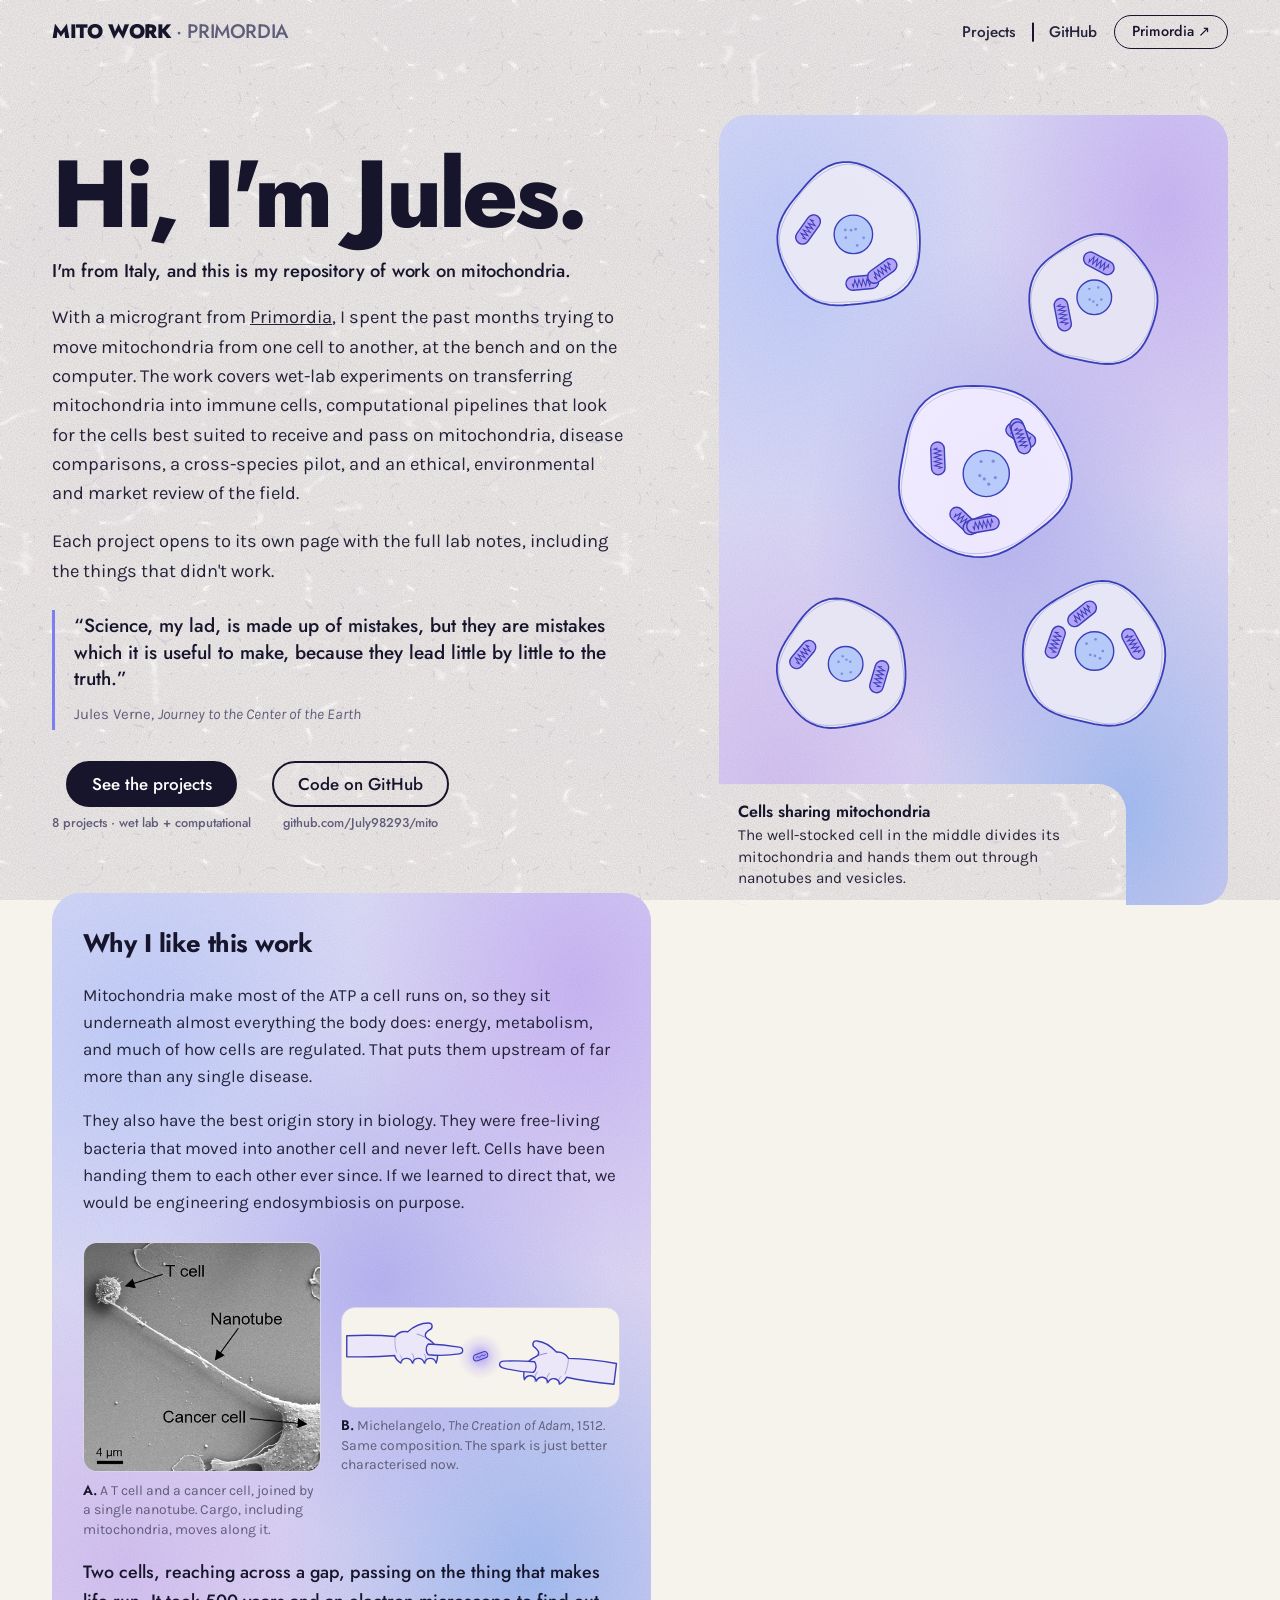
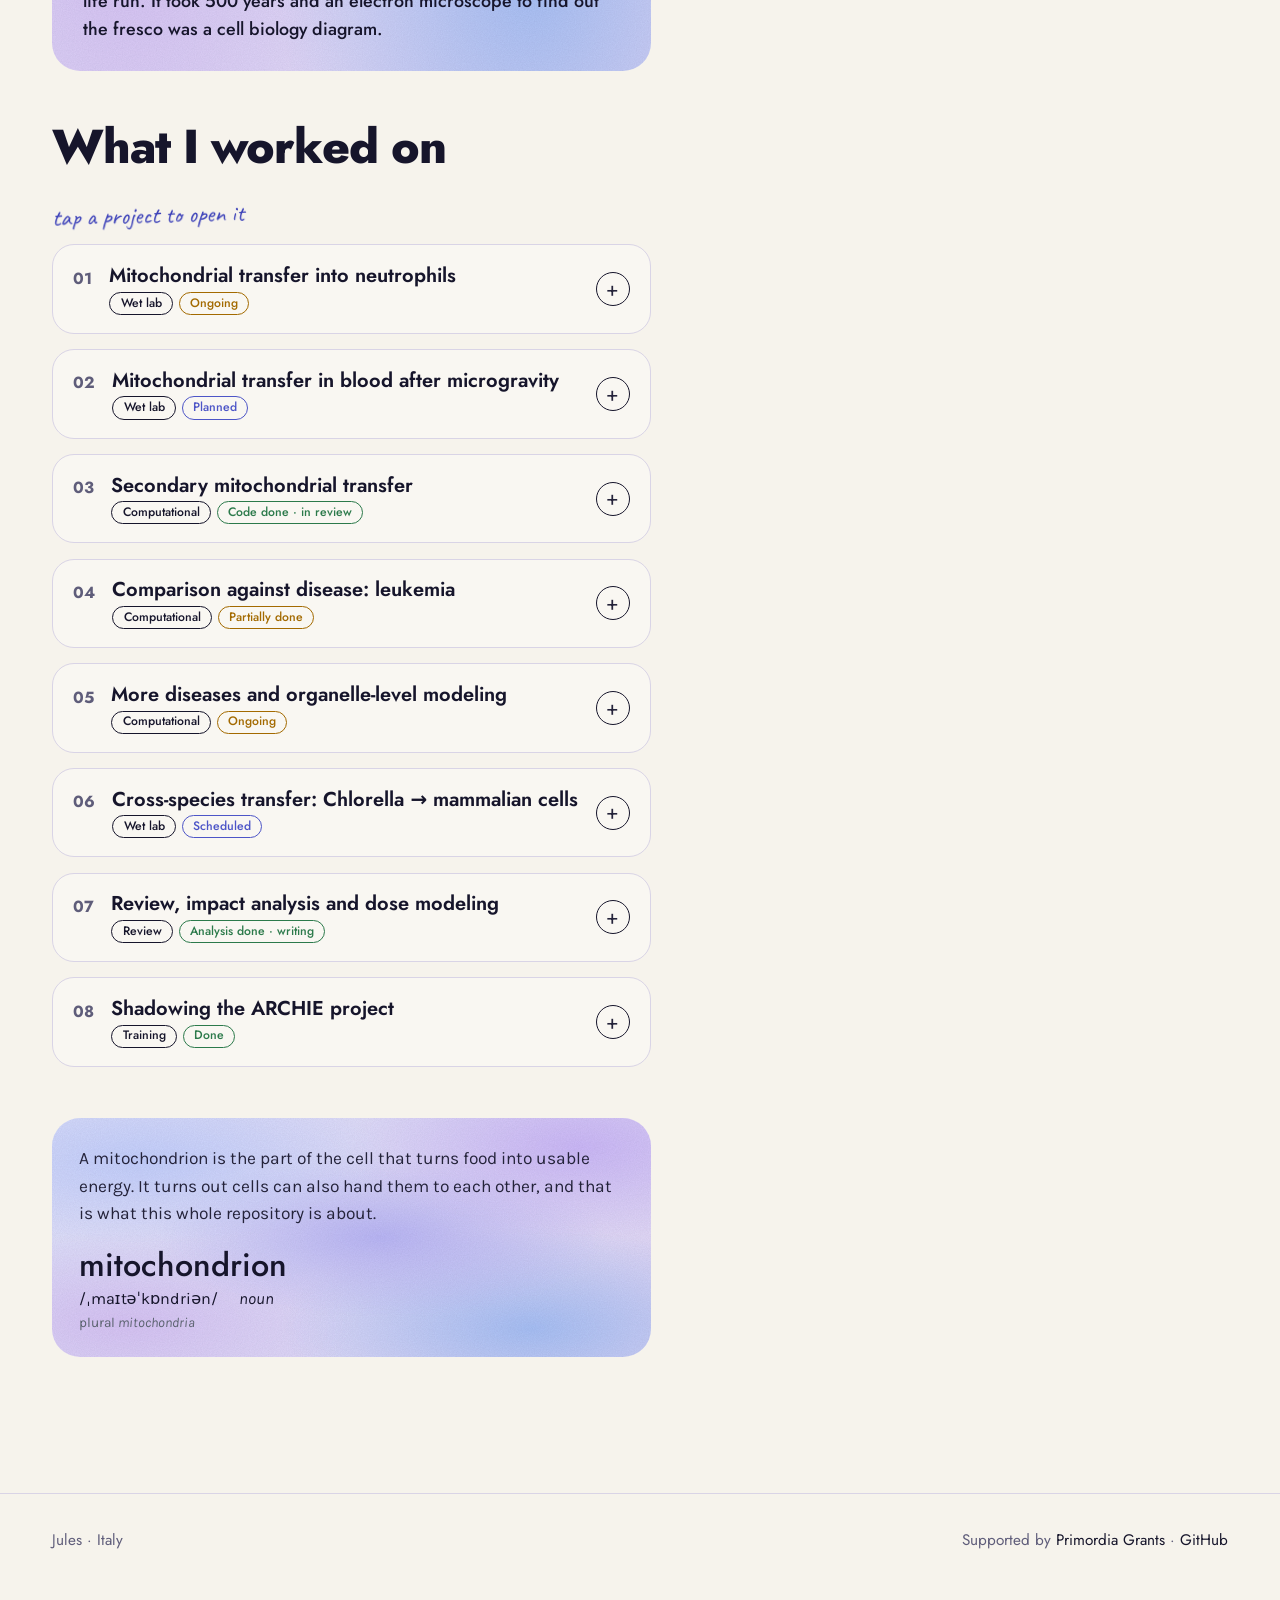
==== index.html @ 50ad3f92 "Add project pages for mitochondrial research and build script - Created new HTML pages for various p" ====
<!doctype html>
<html lang="en">
<head>
  <meta charset="utf-8">
  <meta name="viewport" content="width=device-width, initial-scale=1">
  <title>Mito Work · Primordia</title>
  <meta name="description" content="Jules's repository of work on mitochondria, supported by a Primordia microgrant.">
  <link rel="stylesheet" href="assets/css/style.css">
</head>
<body>

<header class="nav">
  <div class="wrap">
    <a class="brand" href="index.html">Mito Work <span>· Primordia</span></a>
    <nav class="nav-links">
      <a href="#projects">Projects</a>
      <a href="https://github.com/July98293/mito">GitHub</a>
      <a class="pill small" href="https://primordiagrants.com">Primordia ↗</a>
    </nav>
  </div>
</header>

<main class="wrap">
  <div class="home">

    <section class="intro">
      <h1 class="hello">Hi, I'm Jules.</h1>
      <p class="lede">I'm from Italy, and this is my repository of work on mitochondria.</p>
      <p>With a microgrant from <a href="https://primordiagrants.com">Primordia</a>, I spent the past months trying to move
      mitochondria from one cell to another, at the bench and on the computer. The work covers wet-lab experiments on
      transferring mitochondria into immune cells, computational pipelines that look for the cells best suited to receive
      and pass on mitochondria, disease comparisons, a cross-species pilot, and an ethical, environmental and market review
      of the field.</p>
      <p>Each project opens to its own page with the full lab notes, including the things that didn't work.</p>
      <blockquote class="quote">
        <p>“Science, my lad, is made up of mistakes, but they are mistakes which it is useful to make, because they lead little by little to the truth.”</p>
        <cite>Jules Verne, <i>Journey to the Center of the Earth</i></cite>
      </blockquote>
      <div class="cta">
        <div><a class="pill dark" href="#projects">See the projects</a><small>8 projects · wet lab + computational</small></div>
        <div><a class="pill" href="https://github.com/July98293/mito">Code on GitHub</a><small>github.com/July98293/mito</small></div>
      </div>
    </section>


      <section class="why grain" aria-labelledby="why-h">
        <h2 id="why-h">Why I like this work</h2>
        <p>Mitochondria make most of the ATP a cell runs on, so they sit underneath almost everything the body does:
        energy, metabolism, and much of how cells are regulated. That puts them upstream of far more than any single disease.</p>
        <p>They also have the best origin story in biology. They were free-living bacteria that moved into another cell and
        never left. Cells have been handing them to each other ever since. If we learned to direct that, we would be
        engineering endosymbiosis on purpose.</p>

        <div class="why-figs">
          <figure>
            <img src="assets/img/nanotube_sem.png" alt="Scanning electron micrograph of a T cell connected to a cancer cell by a long thin nanotube.">
            <figcaption><b>A.</b> A T cell and a cancer cell, joined by a single nanotube. Cargo, including mitochondria, moves along it.</figcaption>
          </figure>
          <figure>
            <img src="assets/img/creation_hands.svg" alt="Line drawing after Michelangelo's Creation of Adam, with a mitochondrion in the gap between the fingertips.">
            <figcaption><b>B.</b> Michelangelo, <i>The Creation of Adam</i>, 1512. Same composition. The spark is just better characterised now.</figcaption>
          </figure>
        </div>
        <p class="why-kicker">Two cells, reaching across a gap, passing on the thing that makes life run. It took 500 years
        and an electron microscope to find out the fresco was a cell biology diagram.</p>
      </section>

    <aside class="anim-col" aria-label="Animation of cells exchanging mitochondria">
      <div class="anim-panel grain">
        <canvas id="mito-canvas" role="img" aria-label="Cells passing mitochondria to each other through nanotubes and vesicles"></canvas>
        <div class="anim-caption">
          <b>Cells sharing mitochondria</b>
          The well-stocked cell in the middle divides its mitochondria and hands them out through nanotubes and vesicles.
        </div>
      </div>
    </aside>

    <section class="list" id="projects">
      <h2 class="big">What I worked on</h2>
      <span class="note">tap a project to open it</span>
      <div class="cards">

        <details class="card">
          <summary>
            <span class="num">01</span><span class="ttl">Mitochondrial transfer into neutrophils</span><span class="plus">+</span>
            <span class="tags"><span class="tag">Wet lab</span><span class="tag ongoing">Ongoing</span></span>
          </summary>
          <div class="inner">
            <p>Transferring mitochondria into granulocytes. Uptake stayed low and the mitochondria lost activity after about
            20 minutes. That pointed to a different approach: keep mitochondria in blood and stabilise them there.</p>
            <a class="pill dark small" href="projects/neutrophil_transfer/">Open project →</a>
          </div>
        </details>

        <details class="card">
          <summary>
            <span class="num">02</span><span class="ttl">Mitochondrial transfer in blood after microgravity</span><span class="plus">+</span>
            <span class="tags"><span class="tag">Wet lab</span><span class="tag planned">Planned</span></span>
          </summary>
          <div class="inner">
            <p>The same experiment, on blood exposed to simulated microgravity first. I'm looking for a clinostat, because
            this needs to be reproducible.</p>
            <a class="pill dark small" href="projects/microgravity_blood/">Open project →</a>
          </div>
        </details>

        <details class="card">
          <summary>
            <span class="num">03</span><span class="ttl">Secondary mitochondrial transfer</span><span class="plus">+</span>
            <span class="tags"><span class="tag">Computational</span><span class="tag done">Code done · in review</span></span>
          </summary>
          <div class="inner">
            <p>Using cells as "Uber vehicles" for mitochondria. A single-cell pipeline across the immune system to find which
            cells are best at receiving, carrying and donating mitochondria.</p>
            <a class="pill dark small" href="projects/secondary_transfer/">Open project →</a>
          </div>
        </details>

        <details class="card">
          <summary>
            <span class="num">04</span><span class="ttl">Comparison against disease: leukemia</span><span class="plus">+</span>
            <span class="tags"><span class="tag">Computational</span><span class="tag ongoing">Partially done</span></span>
          </summary>
          <div class="inner">
            <p>How mitochondrial programs change between people with acute myeloid leukemia and healthy donors, one cell type at a time.</p>
            <a class="pill dark small" href="projects/leukemia/">Open project →</a>
          </div>
        </details>

        <details class="card">
          <summary>
            <span class="num">05</span><span class="ttl">More diseases and organelle-level modeling</span><span class="plus">+</span>
            <span class="tags"><span class="tag">Computational</span><span class="tag ongoing">Ongoing</span></span>
          </summary>
          <div class="inner">
            <p>Microgravity, infarct, obesity, PCOS and more are queued. The long-term idea is a "virtual cell", but for the mitochondrion.</p>
            <a class="pill dark small" href="projects/disease_modeling/">Open project →</a>
          </div>
        </details>

        <details class="card">
          <summary>
            <span class="num">06</span><span class="ttl">Cross-species transfer: Chlorella → mammalian cells</span><span class="plus">+</span>
            <span class="tags"><span class="tag">Wet lab</span><span class="tag planned">Scheduled</span></span>
          </summary>
          <div class="inner">
            <p>Can mitochondria from a photosynthetic alga be accepted by mammalian cells? A small pilot to test the limits of compatibility.</p>
            <a class="pill dark small" href="projects/chlorella/">Open project →</a>
          </div>
        </details>

        <details class="card">
          <summary>
            <span class="num">07</span><span class="ttl">Review, impact analysis and dose modeling</span><span class="plus">+</span>
            <span class="tags"><span class="tag">Review</span><span class="tag done">Analysis done · writing</span></span>
          </summary>
          <div class="inner">
            <p>The first combined ethical, environmental and market assessment of mitochondrial transfer, a dose-modeling
            proposal, and a case for revisiting mitochondrial transfer in IVF.</p>
            <a class="pill dark small" href="projects/impact_review/">Open project →</a>
          </div>
        </details>

        <details class="card">
          <summary>
            <span class="num">08</span><span class="ttl">Shadowing the ARCHIE project</span><span class="plus">+</span>
            <span class="tags"><span class="tag">Training</span><span class="tag done">Done</span></span>
          </summary>
          <div class="inner">
            <p>Learning how a working lab transplants mitochondria into granulocytes with the PORTER machine. It reshaped project 01.</p>
            <a class="pill dark small" href="projects/archie/">Open project →</a>
          </div>
        </details>

      </div>

      <div class="dict grain">
        <p>A mitochondrion is the part of the cell that turns food into usable energy. It turns out cells can also hand them
        to each other, and that is what this whole repository is about.</p>
        <div class="word">mitochondrion</div>
        <div class="ipa">/ˌmaɪtəˈkɒndriən/ <i>noun</i></div>
        <div class="plural">plural <i>mitochondria</i></div>
      </div>
    </section>

  </div>
</main>

<footer class="foot">
  <div class="wrap">
    <span>Jules · Italy</span>
    <span>Supported by <a href="https://primordiagrants.com">Primordia Grants</a> · <a href="https://github.com/July98293/mito">GitHub</a></span>
  </div>
</footer>

<script src="assets/js/mito_anim.js"></script>
</body>
</html>
---- assets/css/style.css ----
/* Primordia-style: white page, heavy geometric headings, grainy pastel panels, pills */
@import url("https://fonts.googleapis.com/css2?family=Jost:wght@400;500;600;700;800&family=Karla:ital,wght@0,400;0,500;0,700;1,400&family=Caveat:wght@600&display=swap");

:root {
  color-scheme: light;
  /* rice paper */
  --paper: #f6f3ec;
  --grain: url("data:image/svg+xml;utf8,<svg xmlns='http://www.w3.org/2000/svg' width='240' height='240'><filter id='n'><feTurbulence type='fractalNoise' baseFrequency='.85' numOctaves='3' stitchTiles='stitch'/><feColorMatrix values='0 0 0 0 0.25  0 0 0 0 0.22  0 0 0 0 0.35  0 0 0 .3 0'/></filter><rect width='100%' height='100%' filter='url(%23n)'/></svg>");
  --fibers: url("data:image/svg+xml;utf8,<svg xmlns='http://www.w3.org/2000/svg' width='600' height='600'><filter id='f'><feTurbulence type='turbulence' baseFrequency='.01 .015' numOctaves='3' seed='7' stitchTiles='stitch'/><feColorMatrix values='0 0 0 0 1  0 0 0 0 1  0 0 0 0 1  -7 0 0 0 .6'/></filter><rect width='100%' height='100%' filter='url(%23f)'/></svg>");
  --fibers-dark: url("data:image/svg+xml;utf8,<svg xmlns='http://www.w3.org/2000/svg' width='400' height='400'><filter id='g'><feTurbulence type='turbulence' baseFrequency='.03' numOctaves='2' seed='11' stitchTiles='stitch'/><feColorMatrix values='0 0 0 0 0.45  0 0 0 0 0.42  0 0 0 0 0.55  -9 0 0 0 .3'/></filter><rect width='100%' height='100%' filter='url(%23g)'/></svg>");
  --mottle: url("data:image/svg+xml;utf8,<svg xmlns='http://www.w3.org/2000/svg' width='1000' height='1000'><filter id='m'><feTurbulence type='fractalNoise' baseFrequency='.006' numOctaves='2' seed='3' stitchTiles='stitch'/><feColorMatrix values='0 0 0 0 0.55  0 0 0 0 0.5  0 0 0 0 0.62  0 0 0 .12 0'/></filter><rect width='100%' height='100%' filter='url(%23m)'/></svg>");

  --ink: #16152b;
  --text: #24233a;
  --muted: #5f5d7a;
  --line: #d9d4e6;
  --peri: #7d7ff0;
  --pen: #3a3fb8;           /* blue ink, like hand-drawn illustrations */
  --done: #2c7a4b;
  --ongoing: #a36a00;
  --planned: #4d55c7;
  --radius: 28px;
  --head: "Jost", "Futura", "Montserrat", system-ui, sans-serif;
  --body: "Karla", system-ui, sans-serif;
  --hand: "Caveat", "Bradley Hand", cursive;
  /* blue / purple wash for panels */
  --pastel:
    radial-gradient(60% 50% at 15% 18%, #c3cffb 0%, transparent 70%),
    radial-gradient(55% 55% at 88% 12%, #cbb8f6 0%, transparent 70%),
    radial-gradient(50% 45% at 55% 50%, #b9b6f4 0%, transparent 75%),
    radial-gradient(60% 60% at 80% 88%, #a6bff3 0%, transparent 70%),
    radial-gradient(55% 55% at 12% 86%, #d6c3f3 0%, transparent 70%),
    linear-gradient(135deg, #dde0fa, #e1d6f5);
}

* { box-sizing: border-box; }
html { font-size: 17px; -webkit-text-size-adjust: 100%; }
/* rice-paper surface: page, nav and the cut-out sheets share one fixed texture so they line up */
body, .nav, .anim-caption, .p-hero .sheet {
  background-color: var(--paper);
  background-image: var(--fibers), var(--fibers-dark), var(--grain), var(--mottle);
  background-attachment: fixed;
}
body { margin: 0; color: var(--text); font-family: var(--body); line-height: 1.6; }
a { color: inherit; }
img { max-width: 100%; }

.wrap { max-width: 1240px; margin: 0 auto; padding: 0 32px; }
.wrap.narrow { max-width: 860px; }

/* ---------- grainy pastel surface ---------- */
.grain { position: relative; background: var(--pastel); border-radius: var(--radius); overflow: hidden; isolation: isolate; }
.grain::after {
  content: ""; position: absolute; inset: 0; background-image: var(--grain);
  opacity: .45; mix-blend-mode: multiply; pointer-events: none; z-index: 0;
}
.grain > * { position: relative; z-index: 1; }

/* ---------- nav ---------- */
.nav { position: sticky; top: 0; z-index: 50; }
.nav .wrap { display: flex; align-items: center; justify-content: space-between; height: 64px; gap: 1rem; }
.brand { font-family: var(--head); font-weight: 800; font-size: 1.15rem; letter-spacing: -.02em; text-decoration: none; color: var(--ink); text-transform: uppercase; }
.brand span { font-weight: 500; color: var(--muted); }
.nav-links { display: flex; align-items: center; font-family: var(--head); font-weight: 500; font-size: .9rem; }
.nav-links a { text-decoration: none; padding: 0 1rem; position: relative; }
.nav-links a + a:not(.pill)::before {
  content: ""; position: absolute; left: 0; top: 50%; width: 2px; height: 1.1rem; background: var(--ink); transform: translateY(-50%);
}

/* ---------- pills & buttons ---------- */
.pill {
  display: inline-flex; align-items: center; justify-content: center; gap: .4rem;
  font-family: var(--head); font-weight: 500; font-size: 1rem; text-decoration: none;
  border: 2px solid var(--ink); border-radius: 999px; padding: .45rem 1.4rem; color: var(--ink);
  background: transparent; transition: transform .15s ease, background .15s ease;
}
.pill:hover { transform: translateY(-1px); }
.pill.dark { background: var(--ink); color: #fff; }
.pill.small { font-size: .85rem; padding: .25rem 1rem; border-width: 1.5px; }
.cta { display: flex; flex-wrap: wrap; gap: 1rem 1.25rem; margin: 1.8rem 0 0; }
.cta > div { display: flex; flex-direction: column; align-items: center; gap: .35rem; }
.cta small { font-family: var(--head); font-weight: 500; font-size: .75rem; color: var(--muted); }

.tag {
  display: inline-block; font-family: var(--head); font-weight: 500; font-size: .72rem;
  border: 1px solid var(--ink); border-radius: 999px; padding: .05rem .6rem; background: transparent; color: var(--ink); white-space: nowrap;
}
.tag.done { border-color: var(--done); color: var(--done); }
.tag.ongoing { border-color: var(--ongoing); color: var(--ongoing); }
.tag.planned { border-color: var(--planned); color: var(--planned); }

/* ---------- type ---------- */
h1, h2, h3 { font-family: var(--head); color: var(--ink); letter-spacing: -.02em; }
.hello { font-weight: 800; font-size: clamp(3rem, 7.5vw, 5.6rem); line-height: .95; margin: 0 0 1.2rem; letter-spacing: -.035em; }
.lede { font-family: var(--head); font-weight: 500; font-size: clamp(1.35rem, 2.4vw, 1.85rem); line-height: 1.25; color: var(--ink); margin: 0 0 1.2rem; letter-spacing: -.01em; }
.intro p { font-size: 1.08rem; max-width: 34rem; }
h2.big { font-weight: 800; font-size: clamp(2rem, 4vw, 2.8rem); line-height: 1.05; margin: 0 0 1.4rem; }
.note { font-family: var(--hand); color: var(--pen); font-size: 1.45rem; line-height: 1.15; display: block; margin: .2rem 0 1.2rem; transform: rotate(-1.5deg); }

/* ---------- homepage grid ---------- */
.home {
  display: grid; gap: 3rem 4rem; padding: 3rem 0 4rem;
  grid-template-columns: minmax(0, 1fr) minmax(340px, .85fr);
  grid-template-areas: "intro anim" "why anim" "list anim";
}
.intro { grid-area: intro; padding-top: 2rem; }
.list { grid-area: list; }
.anim-col { grid-area: anim; }
.anim-panel { position: sticky; top: 84px; height: calc(100vh - 110px); min-height: 520px; max-height: 860px; }
.anim-panel canvas { position: absolute; inset: 0; width: 100%; height: 100%; display: block; }
.anim-caption {
  position: absolute !important; left: 0; bottom: 0; z-index: 2 !important;
  border-top-right-radius: var(--radius); padding: 1rem 1.3rem .9rem 1.1rem; max-width: 80%;
  font-size: .9rem; line-height: 1.4; color: var(--text);
}
.anim-caption b { font-family: var(--head); font-weight: 600; color: var(--ink); display: block; font-size: .95rem; margin-bottom: .1rem; }

/* ---------- project cards (collapsible) ---------- */
.cards { display: flex; flex-direction: column; gap: .9rem; }
.card { border: 1.5px solid var(--line); border-radius: 22px; background: rgba(255,255,255,.28); transition: border-color .2s ease, box-shadow .2s ease; }
.card:hover { border-color: #b9b2d6; }
.card[open] { border-color: transparent; background: var(--pastel); box-shadow: 0 1px 0 rgba(0,0,0,.02); }
.card summary {
  list-style: none; cursor: pointer; display: grid; grid-template-columns: auto 1fr auto; gap: .2rem 1rem;
  align-items: center; padding: 1.05rem 1.2rem;
}
.card summary::-webkit-details-marker { display: none; }
.card .num { font-family: var(--head); font-weight: 700; font-size: .95rem; color: var(--muted); grid-row: span 2; align-self: start; padding-top: .15rem; }
.card .ttl { font-family: var(--head); font-weight: 600; font-size: 1.18rem; line-height: 1.25; color: var(--ink); }
.card .tags { display: flex; flex-wrap: wrap; gap: .35rem; grid-column: 2; }
.card .plus {
  grid-row: 1 / span 2; grid-column: 3; width: 34px; height: 34px; border-radius: 50%; border: 1.5px solid var(--ink);
  display: grid; place-items: center; font-family: var(--head); font-size: 1.2rem; line-height: 1; background: transparent;
  transition: transform .25s ease;
}
.card[open] .plus { transform: rotate(45deg); }
.card .inner { padding: 0 1.2rem 1.2rem calc(1.2rem + 2.1rem); }
.card .inner p { margin: 0 0 1rem; max-width: 36rem; }

/* ---------- dictionary block ---------- */
.dict { margin-top: 3rem; padding: 1.6rem 1.6rem 1.4rem; }
.dict p { margin: 0 0 1.2rem; font-size: 1.02rem; }
.dict .word { font-family: var(--head); font-weight: 500; font-size: 1.9rem; color: var(--ink); line-height: 1; }
.dict .ipa { font-size: .95rem; color: var(--ink); margin-top: .3rem; }
.dict .ipa i { margin-left: 1rem; }
.dict .plural { font-size: .8rem; color: #59616d; }

/* ---------- project pages ---------- */
.back-row { padding: 1.6rem 0 1.2rem; }
.p-hero { padding: 3.2rem 2rem 0; margin-bottom: 2.6rem; }
.p-hero .sheet { border-radius: 24px 24px 0 0; padding: 1.6rem 1.6rem .4rem; margin-left: -.4rem; margin-right: 18%; }
.p-hero h1 { font-weight: 800; font-size: clamp(2rem, 4.6vw, 3.2rem); line-height: 1.02; margin: .7rem 0 0; }
.p-hero .tags { display: flex; flex-wrap: wrap; gap: .4rem; }
.lead { font-size: 1.2rem; line-height: 1.55; color: var(--ink); margin: 0 0 2.4rem; }
.article h2 { font-weight: 700; font-size: 1.6rem; margin: 2.6rem 0 .8rem; }
.article h3 { font-weight: 600; font-size: 1.2rem; margin: 1.8rem 0 .5rem; }
.article p, .article li { font-size: 1.05rem; }
.article ul, .article ol { padding-left: 1.3rem; }
.article li { margin-bottom: .4rem; }

.table-wrap { overflow-x: auto; margin: 1.6rem 0; border: 1.5px solid var(--line); border-radius: 20px; }
table { border-collapse: collapse; width: 100%; font-size: .95rem; }
table caption { caption-side: top; text-align: left; font-family: var(--head); font-weight: 600; color: var(--ink); padding: 1rem 1.1rem .4rem; }
th, td { padding: .65rem 1.1rem; text-align: left; vertical-align: top; border-top: 1px solid var(--line); }
th { font-family: var(--head); font-weight: 600; color: var(--ink); font-size: .85rem; text-transform: uppercase; letter-spacing: .03em; }
td.num, th.num { text-align: right; font-variant-numeric: tabular-nums; }

figure { margin: 1.8rem 0; }
.fig-placeholder { min-height: 220px; display: grid; place-items: center; text-align: center; padding: 1.5rem; }
.fig-placeholder span { background: var(--paper); border-radius: 999px; padding: .35rem 1rem; font-family: var(--head); font-size: .8rem; color: var(--muted); }
figcaption { font-size: .92rem; color: var(--muted); margin-top: .6rem; }
figcaption b { font-family: var(--head); font-weight: 600; color: var(--ink); }

.timeline { list-style: none; padding: 0 !important; margin: 1rem 0 1.6rem; border-left: 2px solid var(--ink); }
.timeline li { padding-left: 1.3rem; position: relative; margin-bottom: 1rem; }
.timeline li::before { content: ""; position: absolute; left: -7px; top: .45rem; width: 12px; height: 12px; border-radius: 50%; background: var(--peri); border: 2px solid var(--ink); }
.timeline .when { font-family: var(--head); font-weight: 600; font-size: .85rem; color: var(--ink); display: block; text-transform: uppercase; letter-spacing: .04em; }

.links { list-style: none; padding: 0 !important; display: flex; flex-direction: column; gap: .6rem; }
.links a { text-decoration: none; font-family: var(--head); font-weight: 500; }
.links a:hover { text-decoration: underline; }
.article a:not(.pill) { color: var(--pen); text-decoration-thickness: 1px; text-underline-offset: 2px; }

.next-prev { display: flex; justify-content: space-between; gap: 1rem; flex-wrap: wrap; margin-top: 3.5rem; }

/* ---------- footer ---------- */
.foot { margin-top: 4rem; padding: 2rem 0 3rem; border-top: 1.5px solid var(--line); font-family: var(--head); font-size: .9rem; color: var(--muted); }
.foot .wrap { display: flex; justify-content: space-between; flex-wrap: wrap; gap: .6rem 1.4rem; }
.foot a { text-decoration: none; color: var(--ink); }

/* ---------- phone: text on top, animation below ---------- */
@media (max-width: 900px) {
  .wrap { padding: 0 16px; }
  .home { grid-template-columns: minmax(0, 1fr); grid-template-areas: "intro" "anim" "why" "list"; gap: 2rem; padding-top: 1.5rem; }
  .intro { padding-top: 0; }
  .anim-panel { position: relative; top: 0; height: 420px; min-height: 0; }
  .nav-links a:not(.pill) { display: none; }
  .p-hero { padding: 2.2rem 1rem 0; }
  .p-hero .sheet { margin-right: 0; }
  .card .inner { padding-left: 1.2rem; }
}
@media (max-width: 420px) {
  .card summary { grid-template-columns: 1fr auto; }
  .card .num { display: none; }
  .card .tags { grid-column: 1; }
  .card .plus { grid-column: 2; }
}

/* ---------- quote ---------- */
.quote { margin: 1.4rem 0 0; padding: .2rem 0 .2rem 1.1rem; border-left: 3px solid var(--peri); max-width: 34rem; }
.quote p { font-family: var(--head); font-weight: 500; font-size: 1.12rem; line-height: 1.4; color: var(--ink); margin: 0 0 .4rem; }
.quote cite { font-style: normal; font-size: .88rem; color: var(--muted); }

/* ---------- "why I like this work" box ---------- */
.why { grid-area: why; padding: 1.8rem 1.8rem 1.6rem; margin-top: .5rem; }
.why h2 { font-weight: 700; font-size: 1.5rem; margin: 0 0 .8rem; }
.why p { max-width: 42rem; }
.why-figs {
  display: grid; grid-template-columns: minmax(0, 0.92fr) minmax(0, 1.08fr);
  gap: 1.2rem; align-items: center; margin: 1.5rem 0 1.1rem;
}
.why-figs figure { margin: 0; }
.why-figs img {
  display: block; width: 100%; height: auto; border-radius: 14px;
  background: var(--paper); border: 1.5px solid var(--line);
}
.why-figs figcaption { font-size: .82rem; line-height: 1.4; color: var(--muted); margin-top: .5rem; }
.why-figs figcaption b { font-family: var(--head); color: var(--ink); }
.why-kicker { font-family: var(--head); font-weight: 500; font-size: 1.05rem; color: var(--ink); margin: 0; }
@media (max-width: 900px) {
  .why { padding: 1.3rem 1.2rem 1.2rem; }
  .why-figs { grid-template-columns: minmax(0, 1fr); gap: 1.4rem; }
}
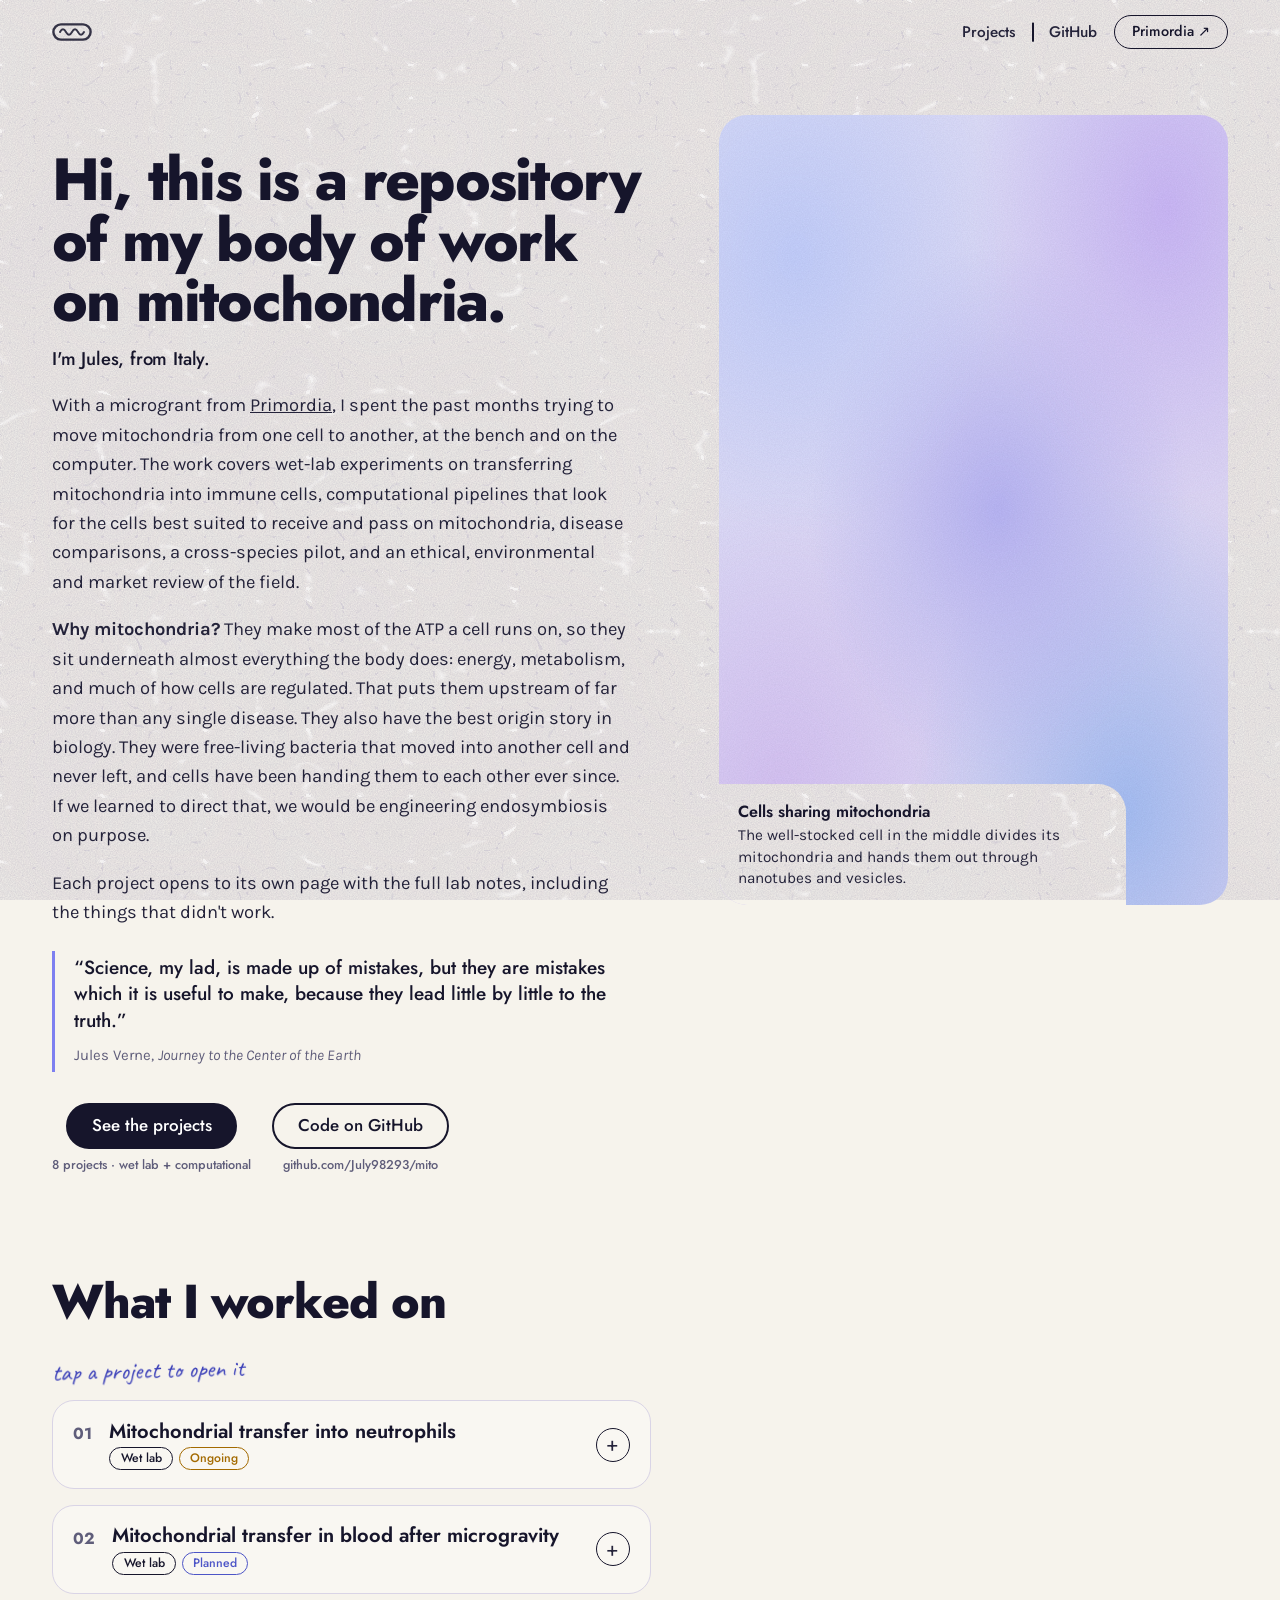
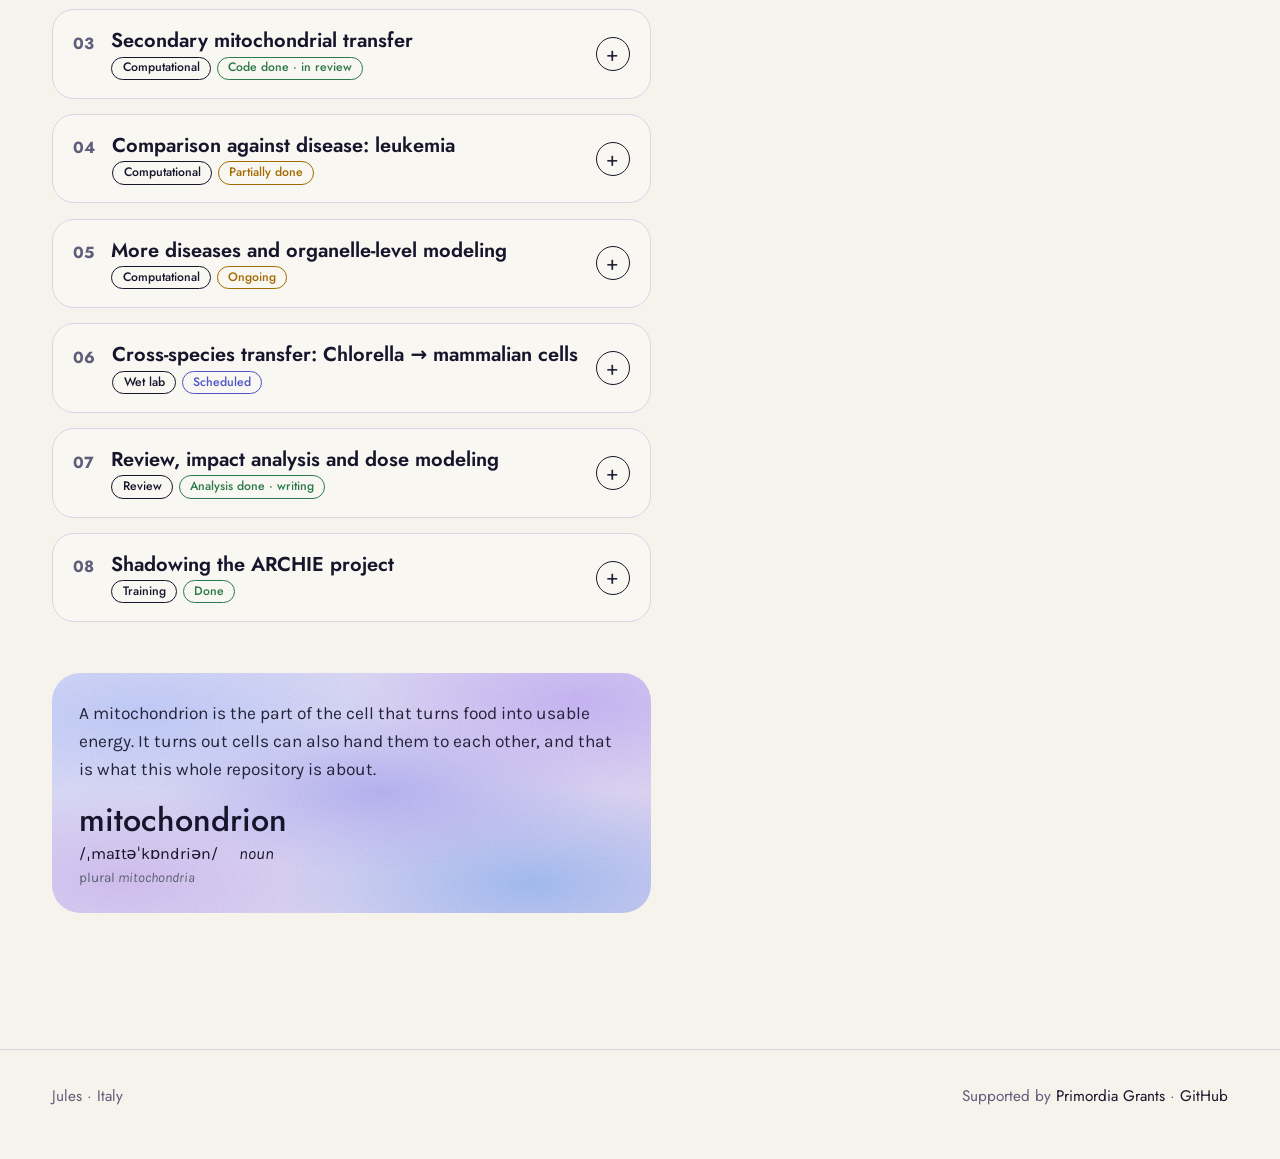
==== commit a98dd253: "Refactor project page generation and add SVG figure library - Updated `build_projects.py` to improve" ====
--- a/index.html
+++ b/index.html
@@ -3,7 +3,7 @@
 <head>
   <meta charset="utf-8">
   <meta name="viewport" content="width=device-width, initial-scale=1">
-  <title>Mito Work · Primordia</title>
+  <title>Mitochondria · Jules</title>
   <meta name="description" content="Jules's repository of work on mitochondria, supported by a Primordia microgrant.">
   <link rel="stylesheet" href="assets/css/style.css">
 </head>
@@ -11,7 +11,7 @@
 
 <header class="nav">
   <div class="wrap">
-    <a class="brand" href="index.html">Mito Work <span>· Primordia</span></a>
+    <a class="brand" href="index.html" aria-label="Home"><svg viewBox="0 0 40 18" width="40" height="18" aria-hidden="true"><rect x="1.4" y="1.4" width="37.2" height="15.2" rx="7.6" fill="none" stroke="currentColor" stroke-width="2.4"/><path d="M 8,9 Q 11,3.6 14,9 T 20,9 T 26,9 T 32,9" fill="none" stroke="currentColor" stroke-width="2" stroke-linecap="round"/></svg></a>
     <nav class="nav-links">
       <a href="#projects">Projects</a>
       <a href="https://github.com/July98293/mito">GitHub</a>
@@ -24,13 +24,18 @@
   <div class="home">
 
     <section class="intro">
-      <h1 class="hello">Hi, I'm Jules.</h1>
-      <p class="lede">I'm from Italy, and this is my repository of work on mitochondria.</p>
+      <h1 class="hello">Hi, this is a repository of my body of work on mitochondria.</h1>
+      <p class="lede">I'm Jules, from Italy.</p>
       <p>With a microgrant from <a href="https://primordiagrants.com">Primordia</a>, I spent the past months trying to move
       mitochondria from one cell to another, at the bench and on the computer. The work covers wet-lab experiments on
       transferring mitochondria into immune cells, computational pipelines that look for the cells best suited to receive
       and pass on mitochondria, disease comparisons, a cross-species pilot, and an ethical, environmental and market review
       of the field.</p>
+      <p><strong>Why mitochondria?</strong> They make most of the ATP a cell runs on, so they sit underneath
+      almost everything the body does: energy, metabolism, and much of how cells are regulated. That puts them
+      upstream of far more than any single disease. They also have the best origin story in biology. They were
+      free-living bacteria that moved into another cell and never left, and cells have been handing them to each
+      other ever since. If we learned to direct that, we would be engineering endosymbiosis on purpose.</p>
       <p>Each project opens to its own page with the full lab notes, including the things that didn't work.</p>
       <blockquote class="quote">
         <p>“Science, my lad, is made up of mistakes, but they are mistakes which it is useful to make, because they lead little by little to the truth.”</p>
@@ -43,27 +48,6 @@
     </section>
 
 
-      <section class="why grain" aria-labelledby="why-h">
-        <h2 id="why-h">Why I like this work</h2>
-        <p>Mitochondria make most of the ATP a cell runs on, so they sit underneath almost everything the body does:
-        energy, metabolism, and much of how cells are regulated. That puts them upstream of far more than any single disease.</p>
-        <p>They also have the best origin story in biology. They were free-living bacteria that moved into another cell and
-        never left. Cells have been handing them to each other ever since. If we learned to direct that, we would be
-        engineering endosymbiosis on purpose.</p>
-
-        <div class="why-figs">
-          <figure>
-            <img src="assets/img/nanotube_sem.png" alt="Scanning electron micrograph of a T cell connected to a cancer cell by a long thin nanotube.">
-            <figcaption><b>A.</b> A T cell and a cancer cell, joined by a single nanotube. Cargo, including mitochondria, moves along it.</figcaption>
-          </figure>
-          <figure>
-            <img src="assets/img/creation_hands.svg" alt="Line drawing after Michelangelo's Creation of Adam, with a mitochondrion in the gap between the fingertips.">
-            <figcaption><b>B.</b> Michelangelo, <i>The Creation of Adam</i>, 1512. Same composition. The spark is just better characterised now.</figcaption>
-          </figure>
-        </div>
-        <p class="why-kicker">Two cells, reaching across a gap, passing on the thing that makes life run. It took 500 years
-        and an electron microscope to find out the fresco was a cell biology diagram.</p>
-      </section>
 
     <aside class="anim-col" aria-label="Animation of cells exchanging mitochondria">
       <div class="anim-panel grain">
--- a/assets/css/style.css
+++ b/assets/css/style.css
@@ -59,8 +59,8 @@
 /* ---------- nav ---------- */
 .nav { position: sticky; top: 0; z-index: 50; }
 .nav .wrap { display: flex; align-items: center; justify-content: space-between; height: 64px; gap: 1rem; }
-.brand { font-family: var(--head); font-weight: 800; font-size: 1.15rem; letter-spacing: -.02em; text-decoration: none; color: var(--ink); text-transform: uppercase; }
-.brand span { font-weight: 500; color: var(--muted); }
+.brand { display: inline-flex; align-items: center; color: var(--ink); text-decoration: none; opacity: .85; transition: opacity .15s ease; }
+.brand:hover { opacity: 1; }
 .nav-links { display: flex; align-items: center; font-family: var(--head); font-weight: 500; font-size: .9rem; }
 .nav-links a { text-decoration: none; padding: 0 1rem; position: relative; }
 .nav-links a + a:not(.pill)::before {
@@ -91,7 +91,7 @@
 
 /* ---------- type ---------- */
 h1, h2, h3 { font-family: var(--head); color: var(--ink); letter-spacing: -.02em; }
-.hello { font-weight: 800; font-size: clamp(3rem, 7.5vw, 5.6rem); line-height: .95; margin: 0 0 1.2rem; letter-spacing: -.035em; }
+.hello { font-weight: 800; font-size: clamp(2.3rem, 4.7vw, 3.5rem); line-height: 1.02; margin: 0 0 1rem; letter-spacing: -.03em; max-width: 16ch; }
 .lede { font-family: var(--head); font-weight: 500; font-size: clamp(1.35rem, 2.4vw, 1.85rem); line-height: 1.25; color: var(--ink); margin: 0 0 1.2rem; letter-spacing: -.01em; }
 .intro p { font-size: 1.08rem; max-width: 34rem; }
 h2.big { font-weight: 800; font-size: clamp(2rem, 4vw, 2.8rem); line-height: 1.05; margin: 0 0 1.4rem; }
@@ -211,23 +211,15 @@
 .quote p { font-family: var(--head); font-weight: 500; font-size: 1.12rem; line-height: 1.4; color: var(--ink); margin: 0 0 .4rem; }
 .quote cite { font-style: normal; font-size: .88rem; color: var(--muted); }
 
-/* ---------- "why I like this work" box ---------- */
-.why { grid-area: why; padding: 1.8rem 1.8rem 1.6rem; margin-top: .5rem; }
-.why h2 { font-weight: 700; font-size: 1.5rem; margin: 0 0 .8rem; }
-.why p { max-width: 42rem; }
-.why-figs {
-  display: grid; grid-template-columns: minmax(0, 0.92fr) minmax(0, 1.08fr);
-  gap: 1.2rem; align-items: center; margin: 1.5rem 0 1.1rem;
-}
-.why-figs figure { margin: 0; }
-.why-figs img {
-  display: block; width: 100%; height: auto; border-radius: 14px;
-  background: var(--paper); border: 1.5px solid var(--line);
-}
-.why-figs figcaption { font-size: .82rem; line-height: 1.4; color: var(--muted); margin-top: .5rem; }
-.why-figs figcaption b { font-family: var(--head); color: var(--ink); }
-.why-kicker { font-family: var(--head); font-weight: 500; font-size: 1.05rem; color: var(--ink); margin: 0; }
-@media (max-width: 900px) {
-  .why { padding: 1.3rem 1.2rem 1.2rem; }
-  .why-figs { grid-template-columns: minmax(0, 1fr); gap: 1.4rem; }
-}
+/* ---------- project figures ---------- */
+.article figure img {
+  display: block; width: 100%; height: auto;
+  border: 1.5px solid var(--line); border-radius: 18px; background: var(--paper);
+}
+.article figcaption { max-width: 44rem; }
+.article ol, .article ul { max-width: 44rem; }
+.article .lead + h2 { margin-top: 2rem; }
+
+/* a static photograph sits on the paper, unlike the drawn figures */
+.article figure img.photo { background: #fff; padding: 0; max-width: 480px; margin-inline: auto; }
+.article figure:has(img.photo) figcaption { max-width: 480px; margin-inline: auto; }
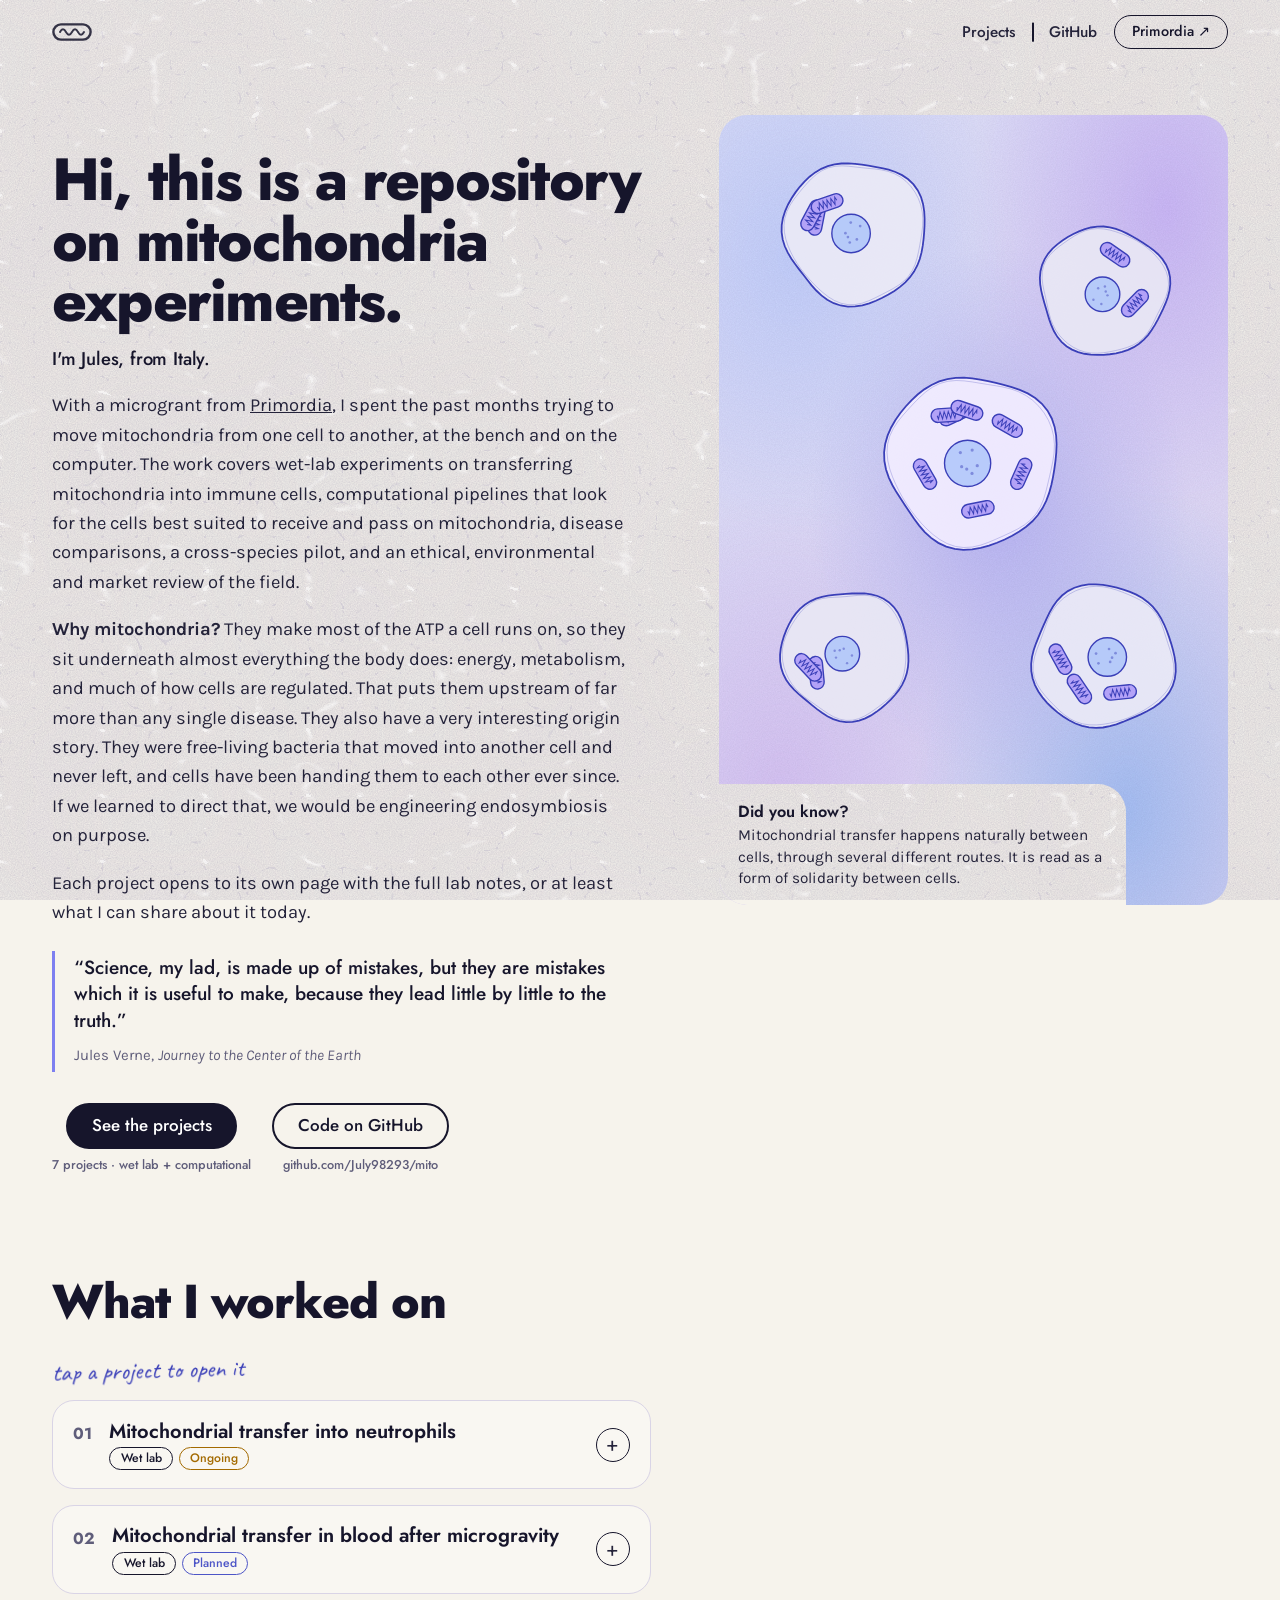
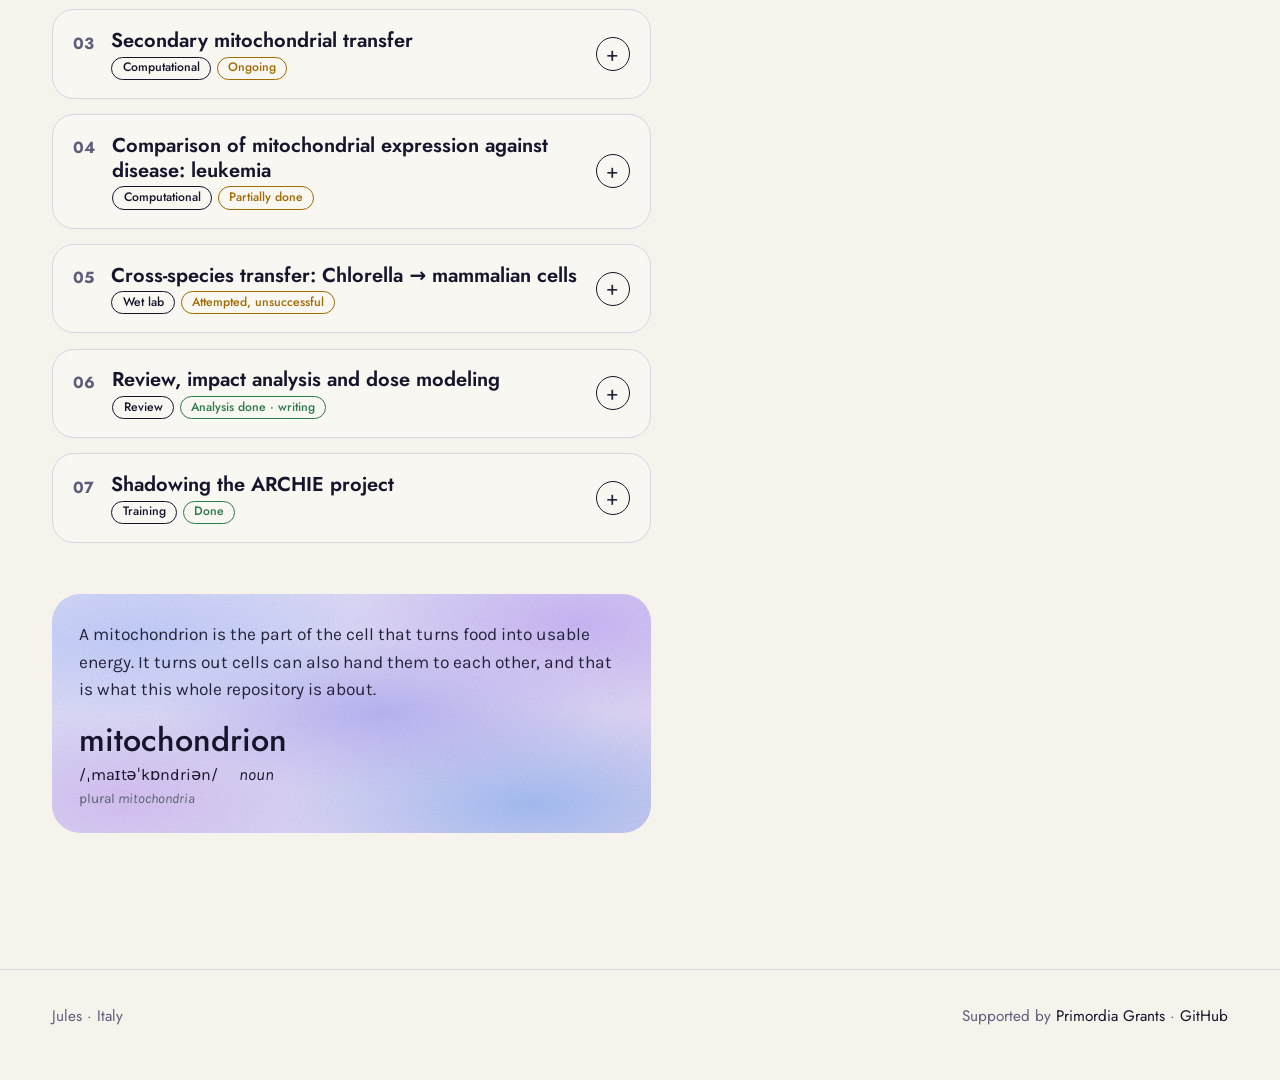
==== commit d5ca8506: "Add SVG images for gene sets and disease roadmap - Created f3_genesets.svg to illustrate the two mit" ====
--- a/index.html
+++ b/index.html
@@ -24,7 +24,7 @@
   <div class="home">
 
     <section class="intro">
-      <h1 class="hello">Hi, this is a repository of my body of work on mitochondria.</h1>
+      <h1 class="hello">Hi, this is a repository on mitochondria experiments.</h1>
       <p class="lede">I'm Jules, from Italy.</p>
       <p>With a microgrant from <a href="https://primordiagrants.com">Primordia</a>, I spent the past months trying to move
       mitochondria from one cell to another, at the bench and on the computer. The work covers wet-lab experiments on
@@ -33,16 +33,16 @@
       of the field.</p>
       <p><strong>Why mitochondria?</strong> They make most of the ATP a cell runs on, so they sit underneath
       almost everything the body does: energy, metabolism, and much of how cells are regulated. That puts them
-      upstream of far more than any single disease. They also have the best origin story in biology. They were
+      upstream of far more than any single disease. They also have a very interesting origin story. They were
       free-living bacteria that moved into another cell and never left, and cells have been handing them to each
       other ever since. If we learned to direct that, we would be engineering endosymbiosis on purpose.</p>
-      <p>Each project opens to its own page with the full lab notes, including the things that didn't work.</p>
+      <p>Each project opens to its own page with the full lab notes, or at least what I can share about it today.</p>
       <blockquote class="quote">
         <p>“Science, my lad, is made up of mistakes, but they are mistakes which it is useful to make, because they lead little by little to the truth.”</p>
         <cite>Jules Verne, <i>Journey to the Center of the Earth</i></cite>
       </blockquote>
       <div class="cta">
-        <div><a class="pill dark" href="#projects">See the projects</a><small>8 projects · wet lab + computational</small></div>
+        <div><a class="pill dark" href="#projects">See the projects</a><small>7 projects · wet lab + computational</small></div>
         <div><a class="pill" href="https://github.com/July98293/mito">Code on GitHub</a><small>github.com/July98293/mito</small></div>
       </div>
     </section>
@@ -53,8 +53,9 @@
       <div class="anim-panel grain">
         <canvas id="mito-canvas" role="img" aria-label="Cells passing mitochondria to each other through nanotubes and vesicles"></canvas>
         <div class="anim-caption">
-          <b>Cells sharing mitochondria</b>
-          The well-stocked cell in the middle divides its mitochondria and hands them out through nanotubes and vesicles.
+          <b>Did you know?</b>
+          Mitochondrial transfer happens naturally between cells, through several different routes. It is read as a
+          form of solidarity between cells.
         </div>
       </div>
     </aside>
@@ -91,51 +92,42 @@
         <details class="card">
           <summary>
             <span class="num">03</span><span class="ttl">Secondary mitochondrial transfer</span><span class="plus">+</span>
-            <span class="tags"><span class="tag">Computational</span><span class="tag done">Code done · in review</span></span>
+            <span class="tags"><span class="tag">Computational</span><span class="tag ongoing">Ongoing</span></span>
           </summary>
           <div class="inner">
-            <p>Using cells as "Uber vehicles" for mitochondria. A single-cell pipeline across the immune system to find which
-            cells are best at receiving, carrying and donating mitochondria.</p>
+            <p>Using cells as carriers for mitochondria. A single-cell pipeline across the immune system to find which cells
+            are best at receiving, carrying and donating mitochondria. Still ongoing.</p>
             <a class="pill dark small" href="projects/secondary_transfer/">Open project →</a>
           </div>
         </details>
 
         <details class="card">
           <summary>
-            <span class="num">04</span><span class="ttl">Comparison against disease: leukemia</span><span class="plus">+</span>
+            <span class="num">04</span><span class="ttl">Comparison of mitochondrial expression against disease: leukemia</span><span class="plus">+</span>
             <span class="tags"><span class="tag">Computational</span><span class="tag ongoing">Partially done</span></span>
           </summary>
           <div class="inner">
-            <p>How mitochondrial programs change between people with acute myeloid leukemia and healthy donors, one cell type at a time.</p>
+            <p>How mitochondrial gene expression changes between people with acute myeloid leukemia and healthy donors, one
+            cell type at a time. The first of several diseases through the same pipeline.</p>
             <a class="pill dark small" href="projects/leukemia/">Open project →</a>
           </div>
         </details>
 
         <details class="card">
           <summary>
-            <span class="num">05</span><span class="ttl">More diseases and organelle-level modeling</span><span class="plus">+</span>
-            <span class="tags"><span class="tag">Computational</span><span class="tag ongoing">Ongoing</span></span>
+            <span class="num">05</span><span class="ttl">Cross-species transfer: Chlorella → mammalian cells</span><span class="plus">+</span>
+            <span class="tags"><span class="tag">Wet lab</span><span class="tag ongoing">Attempted, unsuccessful</span></span>
           </summary>
           <div class="inner">
-            <p>Microgravity, infarct, obesity, PCOS and more are queued. The long-term idea is a "virtual cell", but for the mitochondrion.</p>
-            <a class="pill dark small" href="projects/disease_modeling/">Open project →</a>
-          </div>
-        </details>
-
-        <details class="card">
-          <summary>
-            <span class="num">06</span><span class="ttl">Cross-species transfer: Chlorella → mammalian cells</span><span class="plus">+</span>
-            <span class="tags"><span class="tag">Wet lab</span><span class="tag planned">Scheduled</span></span>
-          </summary>
-          <div class="inner">
-            <p>Can mitochondria from a photosynthetic alga be accepted by mammalian cells? A small pilot to test the limits of compatibility.</p>
+            <p>Can mitochondria from a photosynthetic alga be accepted by mammalian cells? Isolation by differential
+            centrifugation did not yield a usable preparation. A density gradient is the next attempt.</p>
             <a class="pill dark small" href="projects/chlorella/">Open project →</a>
           </div>
         </details>
 
         <details class="card">
           <summary>
-            <span class="num">07</span><span class="ttl">Review, impact analysis and dose modeling</span><span class="plus">+</span>
+            <span class="num">06</span><span class="ttl">Review, impact analysis and dose modeling</span><span class="plus">+</span>
             <span class="tags"><span class="tag">Review</span><span class="tag done">Analysis done · writing</span></span>
           </summary>
           <div class="inner">
@@ -147,7 +139,7 @@
 
         <details class="card">
           <summary>
-            <span class="num">08</span><span class="ttl">Shadowing the ARCHIE project</span><span class="plus">+</span>
+            <span class="num">07</span><span class="ttl">Shadowing the ARCHIE project</span><span class="plus">+</span>
             <span class="tags"><span class="tag">Training</span><span class="tag done">Done</span></span>
           </summary>
           <div class="inner">
--- a/assets/css/style.css
+++ b/assets/css/style.css
@@ -223,3 +223,10 @@
 /* a static photograph sits on the paper, unlike the drawn figures */
 .article figure img.photo { background: #fff; padding: 0; max-width: 480px; margin-inline: auto; }
 .article figure:has(img.photo) figcaption { max-width: 480px; margin-inline: auto; }
+
+/* ---------- in-progress banner ---------- */
+.article .banner {
+  font-family: var(--head); font-weight: 500; font-size: 1.02rem; color: var(--ink);
+  border: 1.5px dashed var(--peri); border-radius: 16px; padding: .85rem 1.2rem;
+  margin: 1.8rem 0; max-width: 44rem;
+}
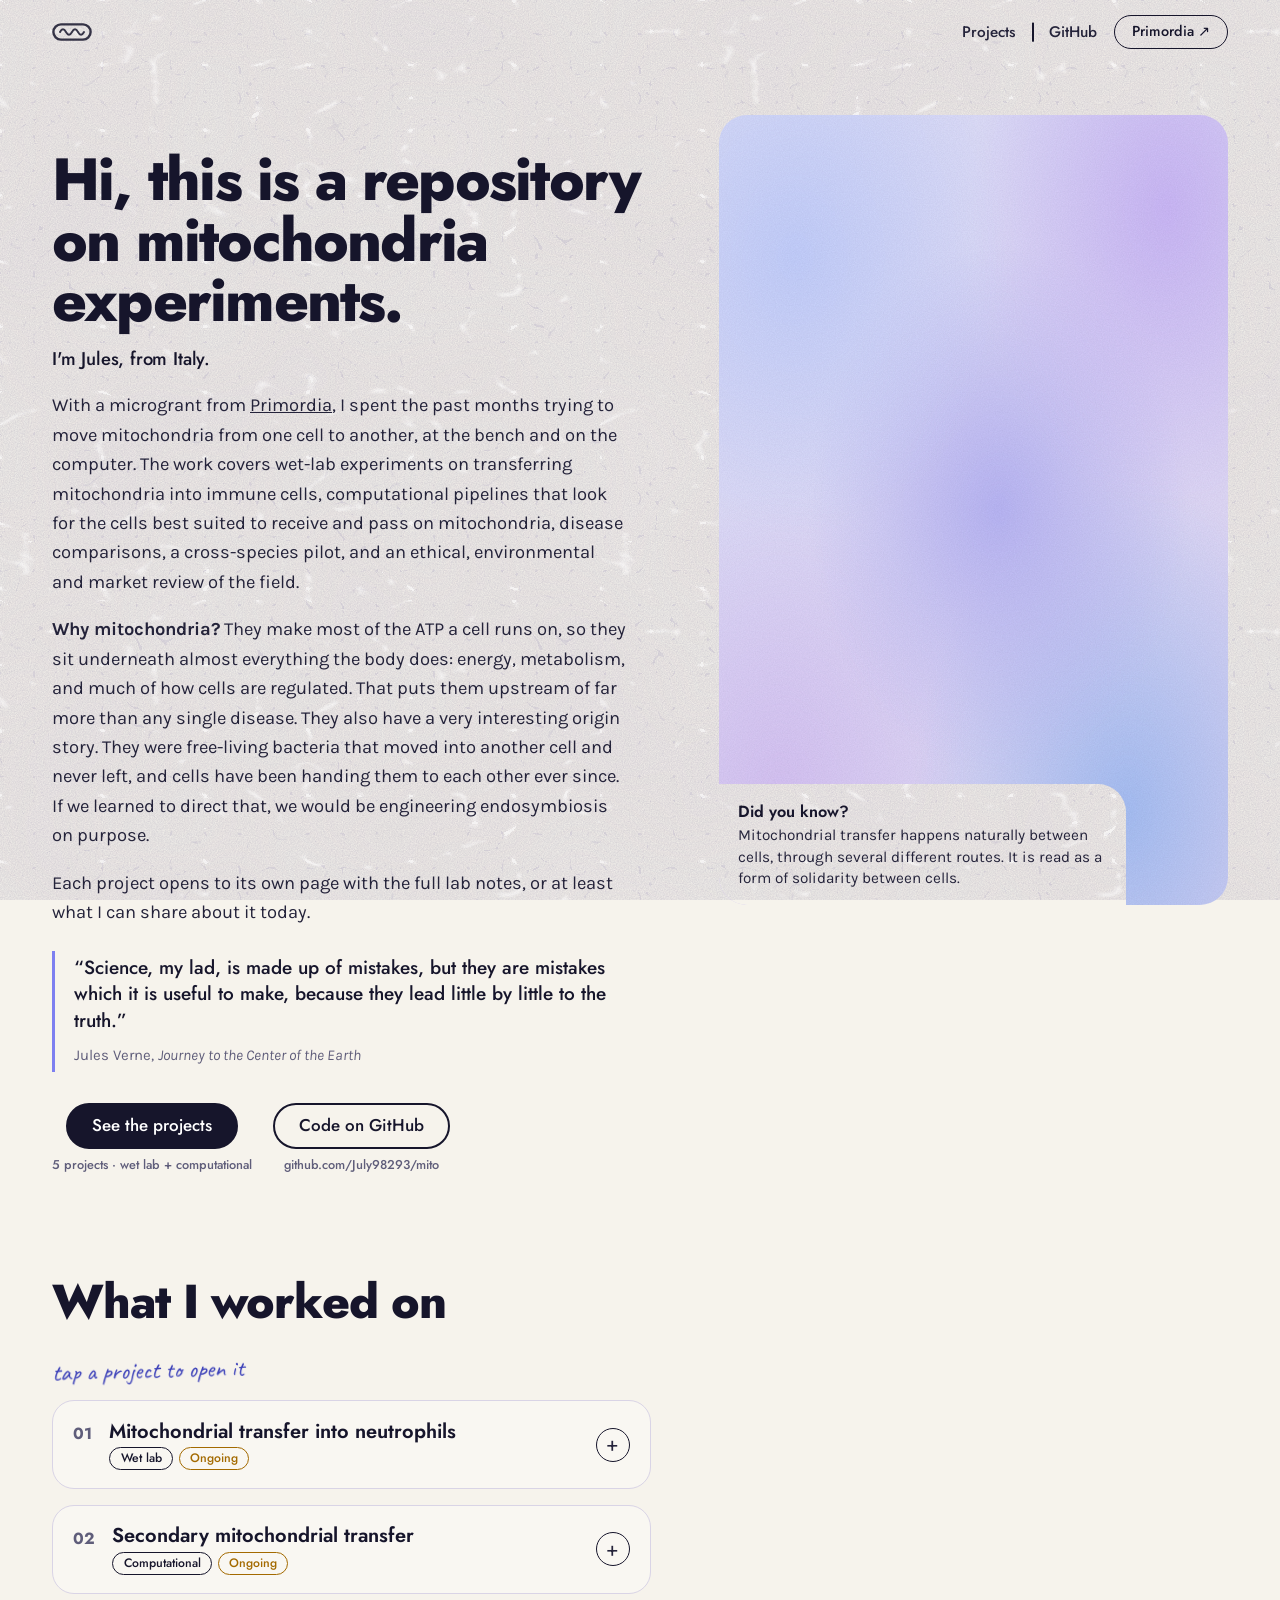
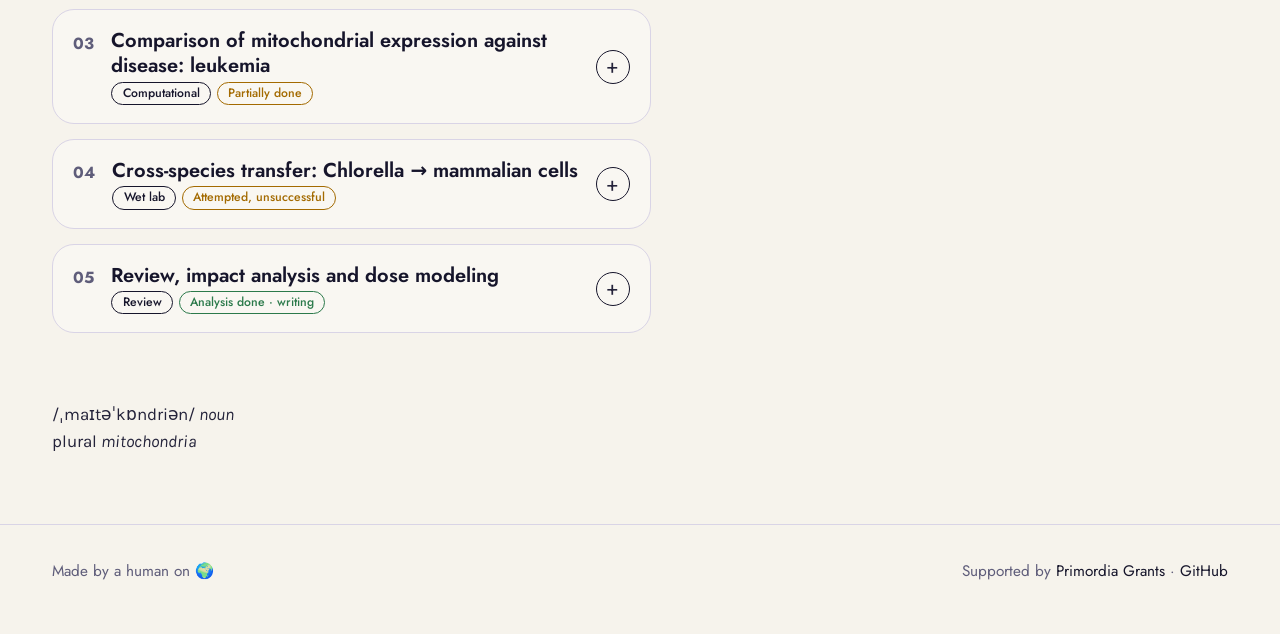
==== commit 43fce413: "Refactor code structure for improved readability and maintainability" ====
--- a/index.html
+++ b/index.html
@@ -42,7 +42,7 @@
         <cite>Jules Verne, <i>Journey to the Center of the Earth</i></cite>
       </blockquote>
       <div class="cta">
-        <div><a class="pill dark" href="#projects">See the projects</a><small>7 projects · wet lab + computational</small></div>
+        <div><a class="pill dark" href="#projects">See the projects</a><small>5 projects · wet lab + computational</small></div>
         <div><a class="pill" href="https://github.com/July98293/mito">Code on GitHub</a><small>github.com/July98293/mito</small></div>
       </div>
     </section>
@@ -79,19 +79,7 @@
 
         <details class="card">
           <summary>
-            <span class="num">02</span><span class="ttl">Mitochondrial transfer in blood after microgravity</span><span class="plus">+</span>
-            <span class="tags"><span class="tag">Wet lab</span><span class="tag planned">Planned</span></span>
-          </summary>
-          <div class="inner">
-            <p>The same experiment, on blood exposed to simulated microgravity first. I'm looking for a clinostat, because
-            this needs to be reproducible.</p>
-            <a class="pill dark small" href="projects/microgravity_blood/">Open project →</a>
-          </div>
-        </details>
-
-        <details class="card">
-          <summary>
-            <span class="num">03</span><span class="ttl">Secondary mitochondrial transfer</span><span class="plus">+</span>
+            <span class="num">02</span><span class="ttl">Secondary mitochondrial transfer</span><span class="plus">+</span>
             <span class="tags"><span class="tag">Computational</span><span class="tag ongoing">Ongoing</span></span>
           </summary>
           <div class="inner">
@@ -103,7 +91,7 @@
 
         <details class="card">
           <summary>
-            <span class="num">04</span><span class="ttl">Comparison of mitochondrial expression against disease: leukemia</span><span class="plus">+</span>
+            <span class="num">03</span><span class="ttl">Comparison of mitochondrial expression against disease: leukemia</span><span class="plus">+</span>
             <span class="tags"><span class="tag">Computational</span><span class="tag ongoing">Partially done</span></span>
           </summary>
           <div class="inner">
@@ -115,7 +103,7 @@
 
         <details class="card">
           <summary>
-            <span class="num">05</span><span class="ttl">Cross-species transfer: Chlorella → mammalian cells</span><span class="plus">+</span>
+            <span class="num">04</span><span class="ttl">Cross-species transfer: Chlorella → mammalian cells</span><span class="plus">+</span>
             <span class="tags"><span class="tag">Wet lab</span><span class="tag ongoing">Attempted, unsuccessful</span></span>
           </summary>
           <div class="inner">
@@ -127,7 +115,7 @@
 
         <details class="card">
           <summary>
-            <span class="num">06</span><span class="ttl">Review, impact analysis and dose modeling</span><span class="plus">+</span>
+            <span class="num">05</span><span class="ttl">Review, impact analysis and dose modeling</span><span class="plus">+</span>
             <span class="tags"><span class="tag">Review</span><span class="tag done">Analysis done · writing</span></span>
           </summary>
           <div class="inner">
@@ -137,23 +125,10 @@
           </div>
         </details>
 
-        <details class="card">
-          <summary>
-            <span class="num">07</span><span class="ttl">Shadowing the ARCHIE project</span><span class="plus">+</span>
-            <span class="tags"><span class="tag">Training</span><span class="tag done">Done</span></span>
-          </summary>
-          <div class="inner">
-            <p>Learning how a working lab transplants mitochondria into granulocytes with the PORTER machine. It reshaped project 01.</p>
-            <a class="pill dark small" href="projects/archie/">Open project →</a>
-          </div>
+      </div>
         </details>
 
       </div>
-
-      <div class="dict grain">
-        <p>A mitochondrion is the part of the cell that turns food into usable energy. It turns out cells can also hand them
-        to each other, and that is what this whole repository is about.</p>
-        <div class="word">mitochondrion</div>
         <div class="ipa">/ˌmaɪtəˈkɒndriən/ <i>noun</i></div>
         <div class="plural">plural <i>mitochondria</i></div>
       </div>
@@ -164,7 +139,7 @@
 
 <footer class="foot">
   <div class="wrap">
-    <span>Jules · Italy</span>
+    <span>Made by a human on 🌍</span>
     <span>Supported by <a href="https://primordiagrants.com">Primordia Grants</a> · <a href="https://github.com/July98293/mito">GitHub</a></span>
   </div>
 </footer>
--- a/assets/css/style.css
+++ b/assets/css/style.css
@@ -137,13 +137,6 @@
 .card .inner { padding: 0 1.2rem 1.2rem calc(1.2rem + 2.1rem); }
 .card .inner p { margin: 0 0 1rem; max-width: 36rem; }
 
-/* ---------- dictionary block ---------- */
-.dict { margin-top: 3rem; padding: 1.6rem 1.6rem 1.4rem; }
-.dict p { margin: 0 0 1.2rem; font-size: 1.02rem; }
-.dict .word { font-family: var(--head); font-weight: 500; font-size: 1.9rem; color: var(--ink); line-height: 1; }
-.dict .ipa { font-size: .95rem; color: var(--ink); margin-top: .3rem; }
-.dict .ipa i { margin-left: 1rem; }
-.dict .plural { font-size: .8rem; color: #59616d; }
 
 /* ---------- project pages ---------- */
 .back-row { padding: 1.6rem 0 1.2rem; }
@@ -221,7 +214,9 @@
 .article .lead + h2 { margin-top: 2rem; }
 
 /* a static photograph sits on the paper, unlike the drawn figures */
-.article figure img.photo { background: #fff; padding: 0; max-width: 480px; margin-inline: auto; }
+.article figure img.photo {
+  background: #fff; padding: 0; width: auto; max-width: 480px; max-height: 440px; margin-inline: auto;
+}
 .article figure:has(img.photo) figcaption { max-width: 480px; margin-inline: auto; }
 
 /* ---------- in-progress banner ---------- */
@@ -230,3 +225,16 @@
   border: 1.5px dashed var(--peri); border-radius: 16px; padding: .85rem 1.2rem;
   margin: 1.8rem 0; max-width: 44rem;
 }
+
+/* ---------- lab photo gallery: four squares per row ---------- */
+.gallery {
+  display: grid; grid-template-columns: repeat(4, 1fr); gap: .6rem;
+  margin: 1.6rem 0 .7rem;
+}
+.gallery figure { margin: 0; }
+.gallery img {
+  display: block; width: 100%; aspect-ratio: 1 / 1; object-fit: cover; object-position: center 38%;
+  border-radius: 12px; border: 1.5px solid var(--line); background: var(--paper);
+}
+.gallery-cap { font-size: .92rem; color: var(--muted); max-width: 44rem; }
+@media (max-width: 760px) { .gallery { grid-template-columns: repeat(2, 1fr); } }
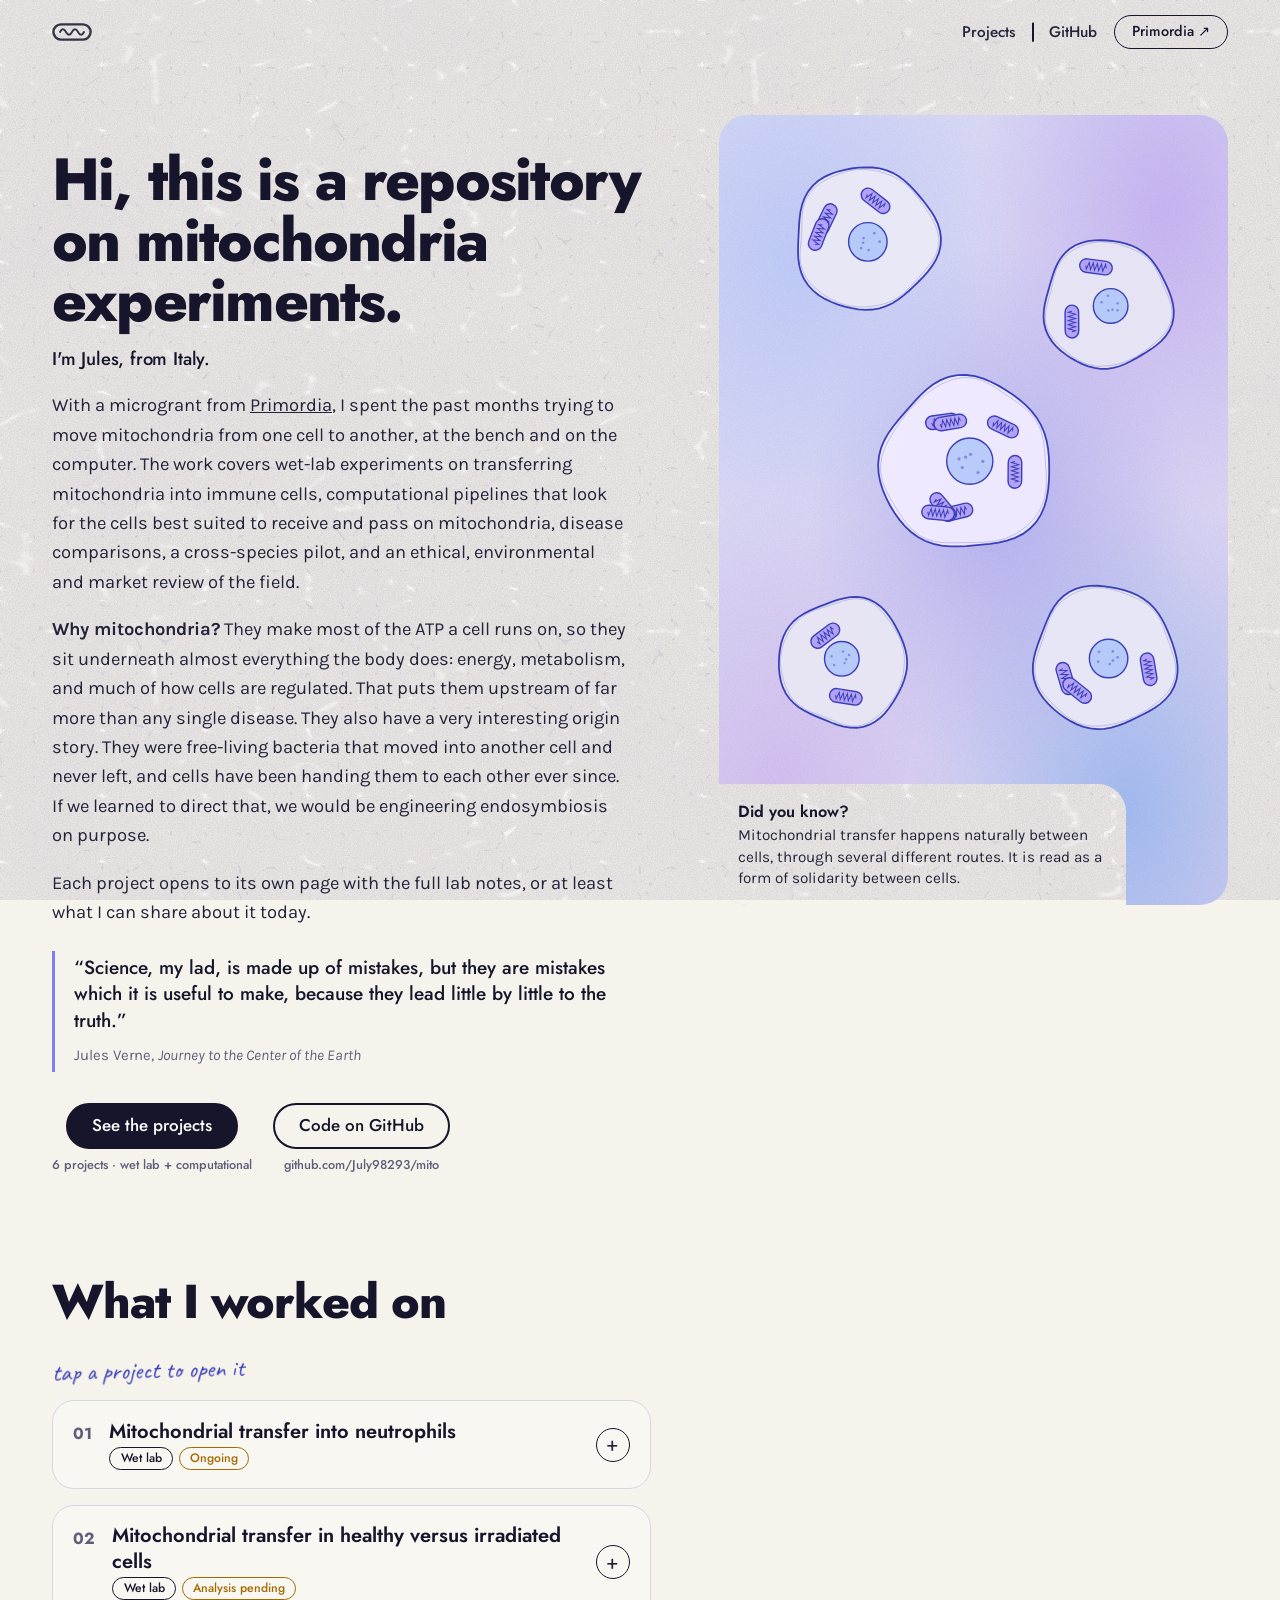
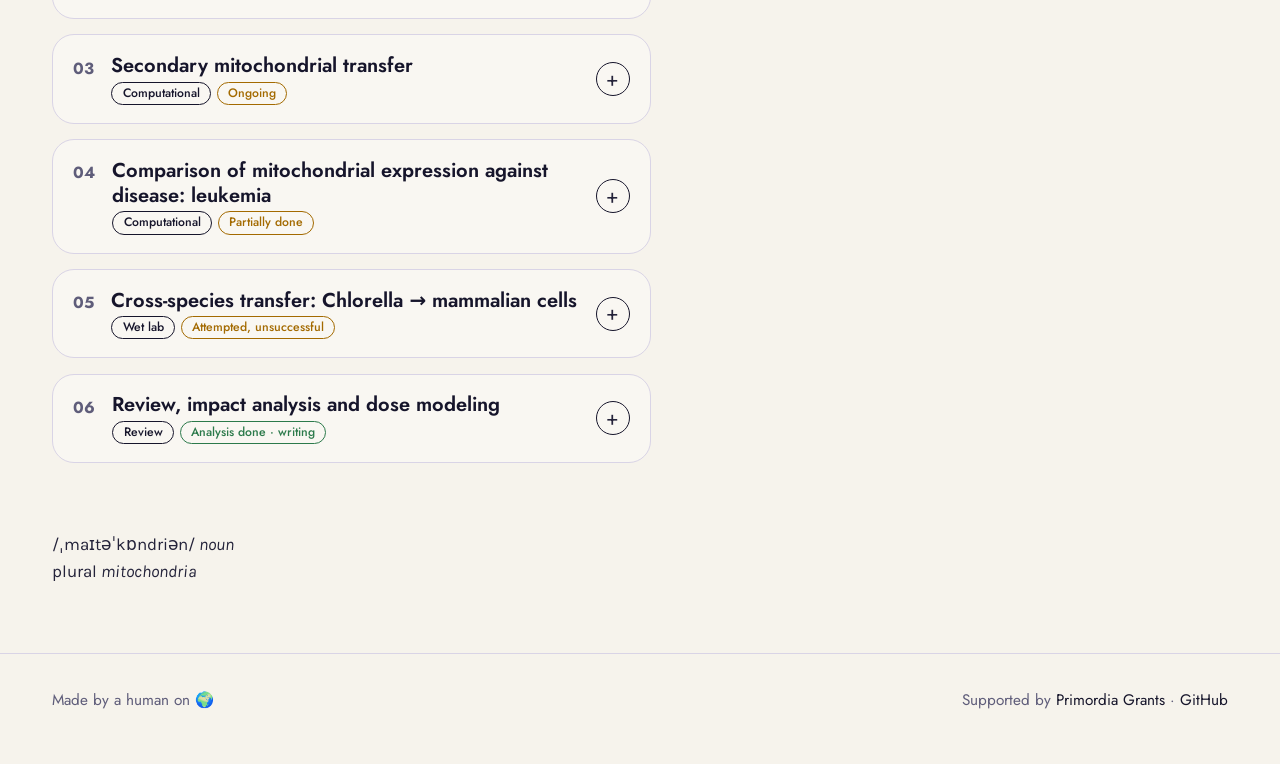
==== commit 5280f5b0: "Add healthy vs irradiated project page with figures and gallery Co-Authored-By: Claude Fable 5.1 <no" ====
--- a/index.html
+++ b/index.html
@@ -42,7 +42,7 @@
         <cite>Jules Verne, <i>Journey to the Center of the Earth</i></cite>
       </blockquote>
       <div class="cta">
-        <div><a class="pill dark" href="#projects">See the projects</a><small>5 projects · wet lab + computational</small></div>
+        <div><a class="pill dark" href="#projects">See the projects</a><small>6 projects · wet lab + computational</small></div>
         <div><a class="pill" href="https://github.com/July98293/mito">Code on GitHub</a><small>github.com/July98293/mito</small></div>
       </div>
     </section>
@@ -79,7 +79,19 @@
 
         <details class="card">
           <summary>
-            <span class="num">02</span><span class="ttl">Secondary mitochondrial transfer</span><span class="plus">+</span>
+            <span class="num">02</span><span class="ttl">Mitochondrial transfer in healthy versus irradiated cells</span><span class="plus">+</span>
+            <span class="tags"><span class="tag">Wet lab</span><span class="tag ongoing">Analysis pending</span></span>
+          </summary>
+          <div class="inner">
+            <p>Mitochondria from BJ fibroblasts delivered to blood cells from a healthy and an irradiated arm, across two
+            targeting antibodies and two controls. Run on 26 September 2026, readouts still to be analysed.</p>
+            <a class="pill dark small" href="projects/healthy_vs_irradiated/">Open project →</a>
+          </div>
+        </details>
+
+        <details class="card">
+          <summary>
+            <span class="num">03</span><span class="ttl">Secondary mitochondrial transfer</span><span class="plus">+</span>
             <span class="tags"><span class="tag">Computational</span><span class="tag ongoing">Ongoing</span></span>
           </summary>
           <div class="inner">
@@ -91,7 +103,7 @@
 
         <details class="card">
           <summary>
-            <span class="num">03</span><span class="ttl">Comparison of mitochondrial expression against disease: leukemia</span><span class="plus">+</span>
+            <span class="num">04</span><span class="ttl">Comparison of mitochondrial expression against disease: leukemia</span><span class="plus">+</span>
             <span class="tags"><span class="tag">Computational</span><span class="tag ongoing">Partially done</span></span>
           </summary>
           <div class="inner">
@@ -103,7 +115,7 @@
 
         <details class="card">
           <summary>
-            <span class="num">04</span><span class="ttl">Cross-species transfer: Chlorella → mammalian cells</span><span class="plus">+</span>
+            <span class="num">05</span><span class="ttl">Cross-species transfer: Chlorella → mammalian cells</span><span class="plus">+</span>
             <span class="tags"><span class="tag">Wet lab</span><span class="tag ongoing">Attempted, unsuccessful</span></span>
           </summary>
           <div class="inner">
@@ -115,7 +127,7 @@
 
         <details class="card">
           <summary>
-            <span class="num">05</span><span class="ttl">Review, impact analysis and dose modeling</span><span class="plus">+</span>
+            <span class="num">06</span><span class="ttl">Review, impact analysis and dose modeling</span><span class="plus">+</span>
             <span class="tags"><span class="tag">Review</span><span class="tag done">Analysis done · writing</span></span>
           </summary>
           <div class="inner">
